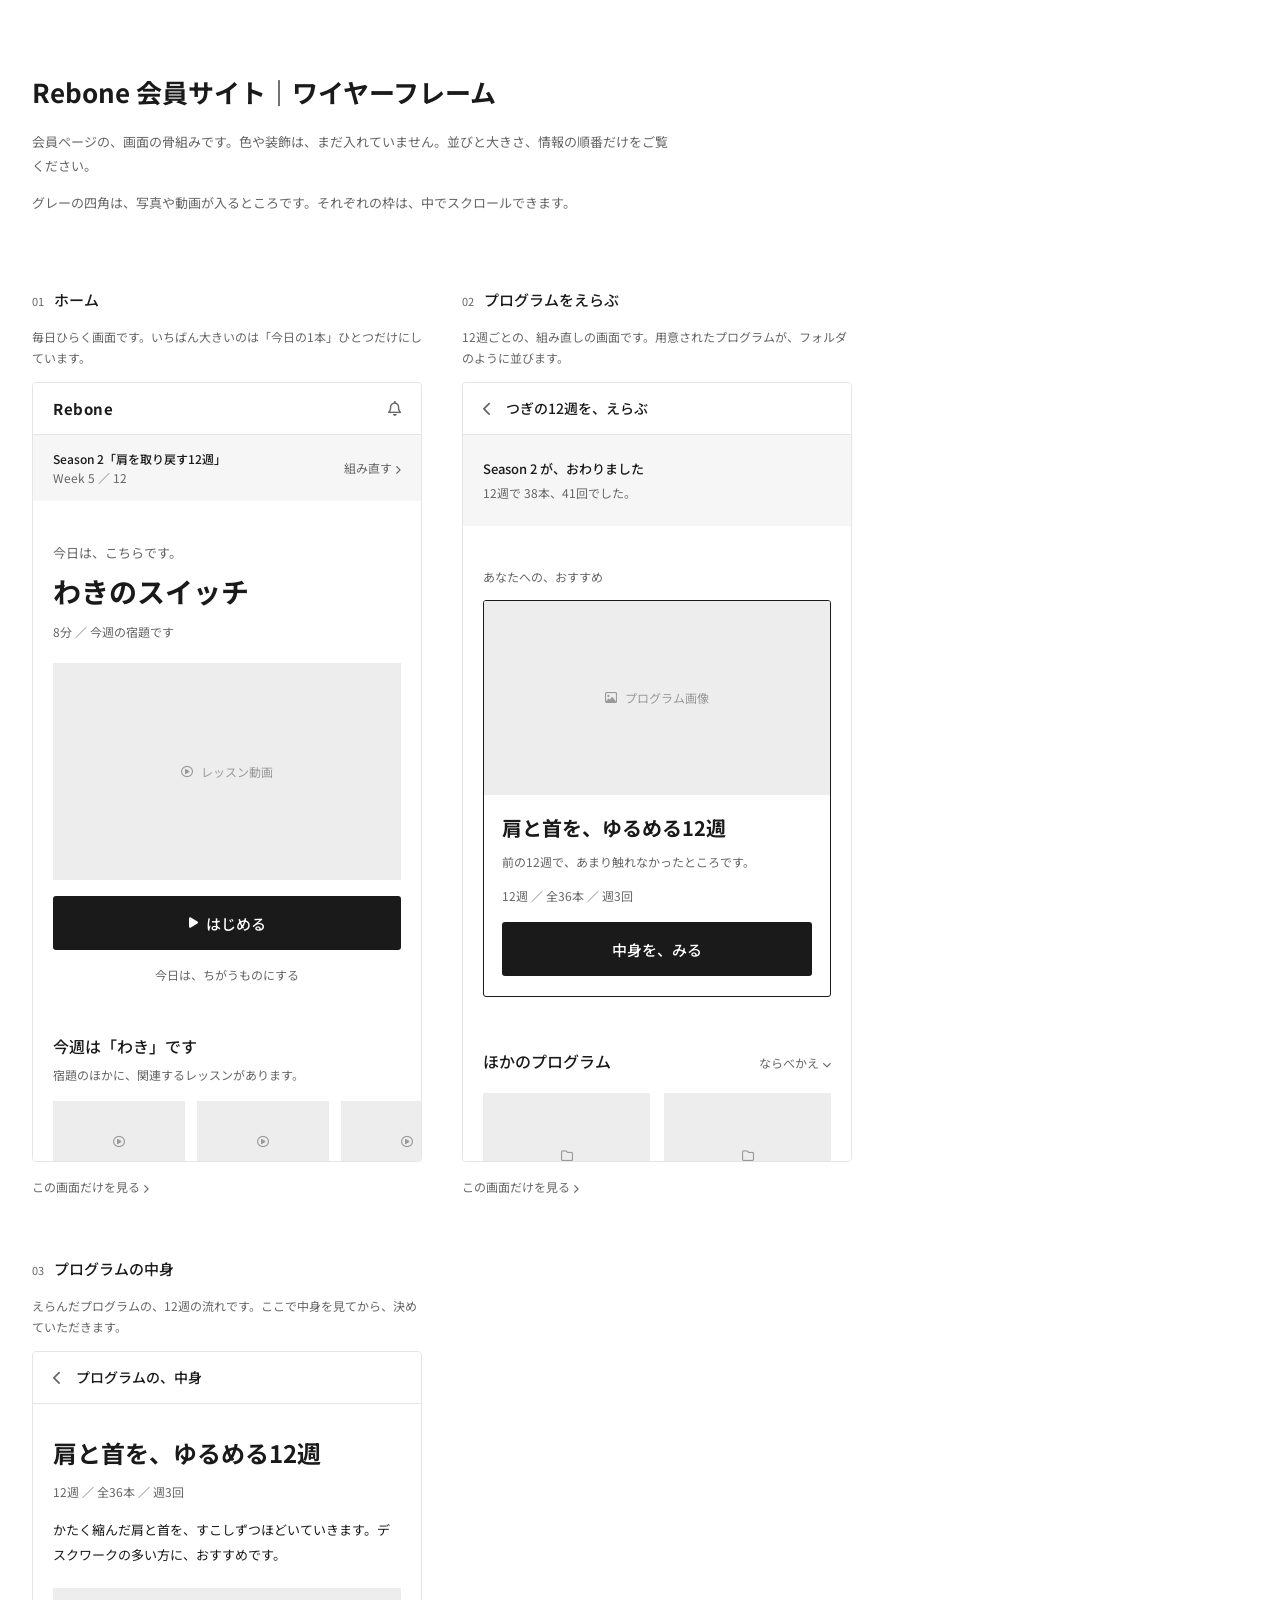
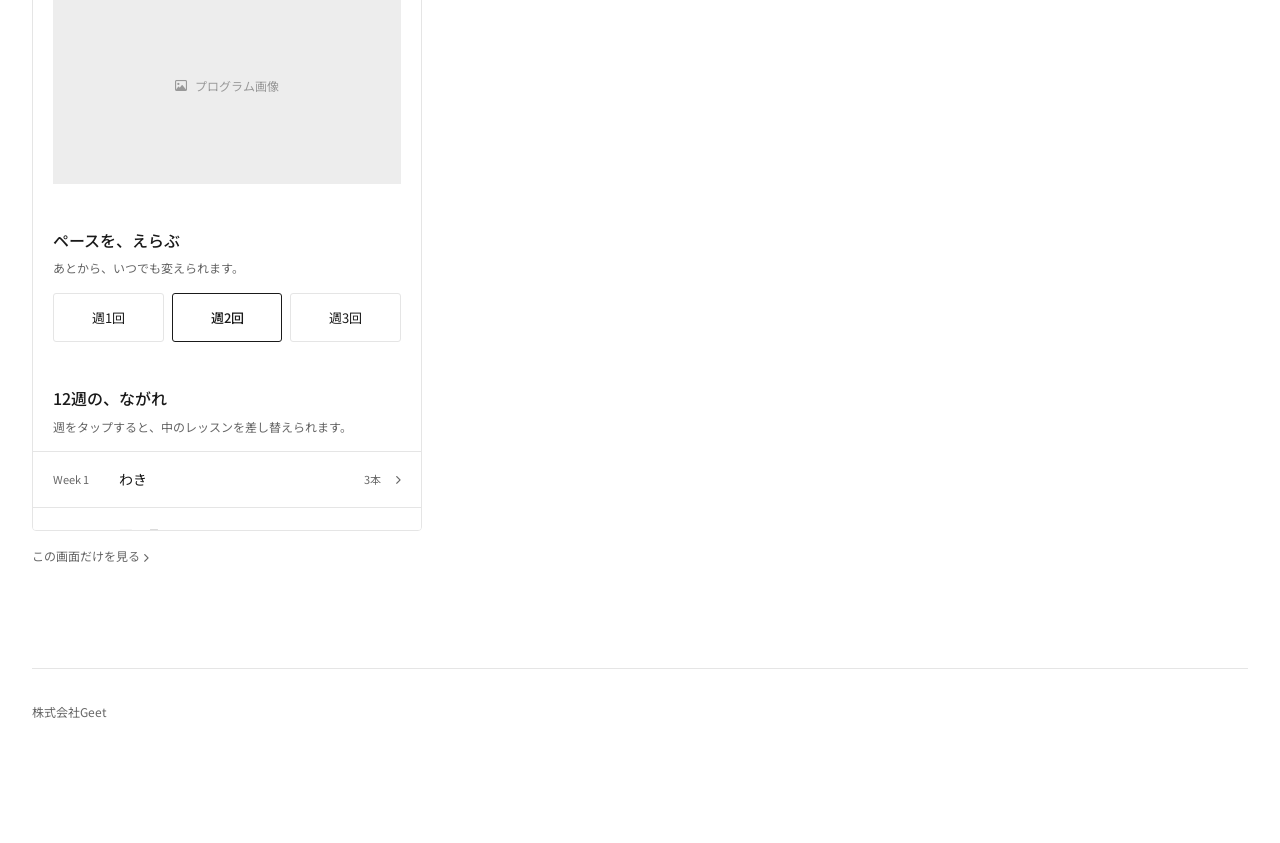
==== index.html @ ff81473b "Rebone 会員サイト ワイヤーフレーム（ホーム・プログラム選択・プログラム詳細） Co-Authored-By: Claude Opus 5 <noreply@anthropic.com>" ====
<!DOCTYPE html>
<html lang="ja">
<head>
<meta charset="UTF-8">
<meta name="viewport" content="width=device-width, initial-scale=1.0">
<title>Rebone 会員サイト ワイヤーフレーム</title>
<link rel="preconnect" href="https://fonts.googleapis.com">
<link rel="preconnect" href="https://fonts.gstatic.com" crossorigin>
<link href="https://fonts.googleapis.com/css2?family=Noto+Sans+JP:wght@400;500;700&display=swap" rel="stylesheet">
<link rel="stylesheet" href="https://cdnjs.cloudflare.com/ajax/libs/font-awesome/6.5.2/css/all.min.css">
<style>
  :root {
    --bg: #ffffff;
    --text: #1a1a1a;
    --text-sub: #666666;
    --border: #e5e5e5;
  }
  * { box-sizing: border-box; margin: 0; padding: 0; }
  body {
    font-family: 'Noto Sans JP', sans-serif;
    color: var(--text);
    background: var(--bg);
    font-size: 14px;
    line-height: 1.8;
    -webkit-font-smoothing: antialiased;
  }
  a { color: inherit; text-decoration: none; }

  .wrap { max-width: 1400px; margin: 0 auto; padding: 72px 32px 120px; }

  .intro { margin-bottom: 72px; max-width: 640px; }
  .intro h1 { font-size: 26px; font-weight: 700; line-height: 1.55; }
  .intro p { font-size: 13px; color: var(--text-sub); margin-top: 18px; }
  .intro .note { margin-top: 14px; }

  .grid {
    display: flex;
    flex-wrap: wrap;
    gap: 56px 40px;
  }
  .item { width: 390px; }
  .item .cap { display: flex; align-items: baseline; gap: 10px; margin-bottom: 14px; }
  .item .no { font-size: 11px; color: var(--text-sub); }
  .item .ttl { font-size: 15px; font-weight: 500; }
  .item .dsc { font-size: 12px; color: var(--text-sub); margin-bottom: 14px; line-height: 1.7; }
  .frame {
    width: 390px;
    height: 780px;
    border: 1px solid var(--border);
    border-radius: 4px;
    overflow: hidden;
    background: #fff;
  }
  .frame iframe { width: 100%; height: 100%; border: 0; display: block; }
  .item .open { display: inline-block; margin-top: 14px; font-size: 12px; color: var(--text-sub); }

  .foot { margin-top: 100px; padding-top: 32px; border-top: 1px solid var(--border); }
  .foot p { font-size: 12px; color: var(--text-sub); }

  @media (max-width: 560px) {
    .wrap { padding: 40px 20px 80px; }
    .item, .frame { width: 100%; }
    .frame { height: 640px; }
  }
</style>
</head>
<body>

<div class="wrap">

  <div class="intro">
    <h1>Rebone 会員サイト｜ワイヤーフレーム</h1>
    <p>会員ページの、画面の骨組みです。色や装飾は、まだ入れていません。並びと大きさ、情報の順番だけをご覧ください。</p>
    <p class="note">グレーの四角は、写真や動画が入るところです。それぞれの枠は、中でスクロールできます。</p>
  </div>

  <div class="grid">

    <div class="item">
      <div class="cap"><span class="no">01</span><span class="ttl">ホーム</span></div>
      <p class="dsc">毎日ひらく画面です。いちばん大きいのは「今日の1本」ひとつだけにしています。</p>
      <div class="frame"><iframe src="01-home.html" title="ホーム"></iframe></div>
      <a class="open" href="01-home.html">この画面だけを見る <i class="fa-solid fa-chevron-right" style="font-size:9px"></i></a>
    </div>

    <div class="item">
      <div class="cap"><span class="no">02</span><span class="ttl">プログラムをえらぶ</span></div>
      <p class="dsc">12週ごとの、組み直しの画面です。用意されたプログラムが、フォルダのように並びます。</p>
      <div class="frame"><iframe src="02-programs.html" title="プログラムをえらぶ"></iframe></div>
      <a class="open" href="02-programs.html">この画面だけを見る <i class="fa-solid fa-chevron-right" style="font-size:9px"></i></a>
    </div>

    <div class="item">
      <div class="cap"><span class="no">03</span><span class="ttl">プログラムの中身</span></div>
      <p class="dsc">えらんだプログラムの、12週の流れです。ここで中身を見てから、決めていただきます。</p>
      <div class="frame"><iframe src="03-program-detail.html" title="プログラムの中身"></iframe></div>
      <a class="open" href="03-program-detail.html">この画面だけを見る <i class="fa-solid fa-chevron-right" style="font-size:9px"></i></a>
    </div>

  </div>

  <div class="foot">
    <p>株式会社Geet</p>
  </div>

</div>

</body>
</html>
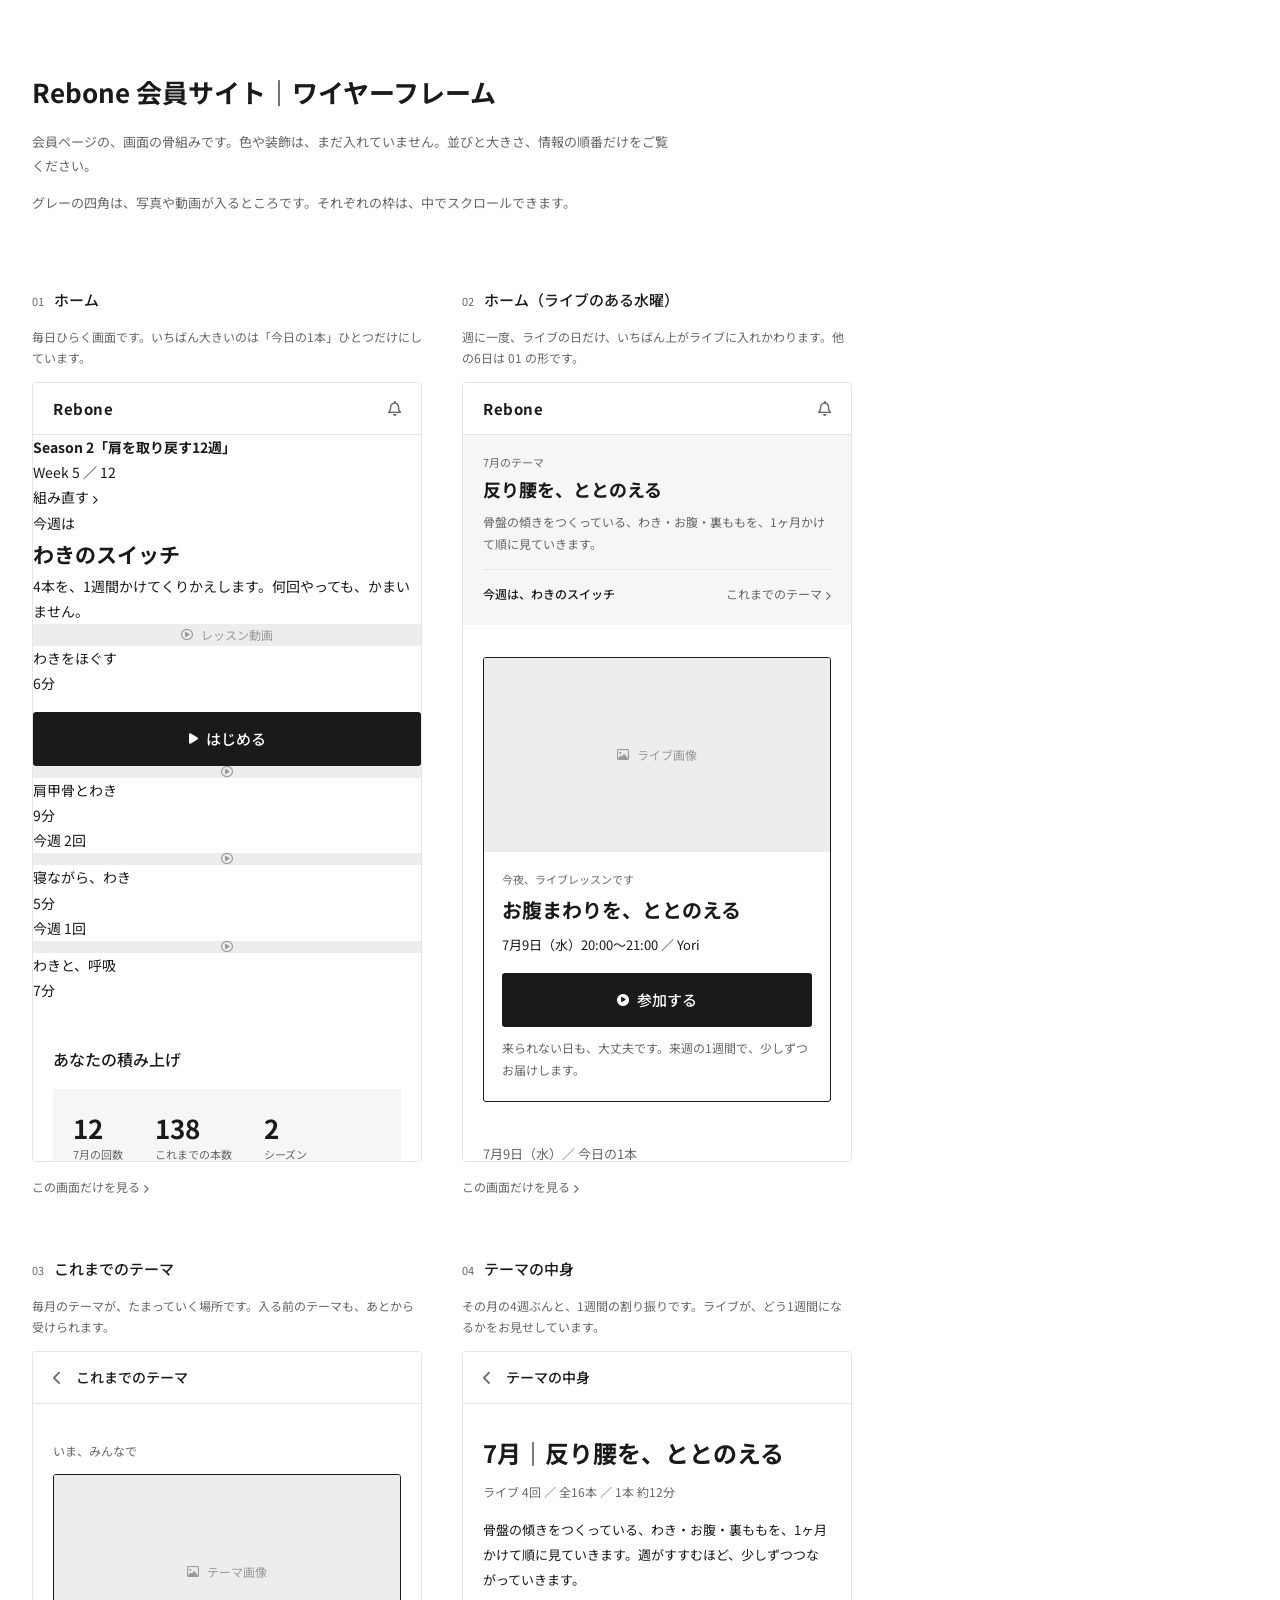
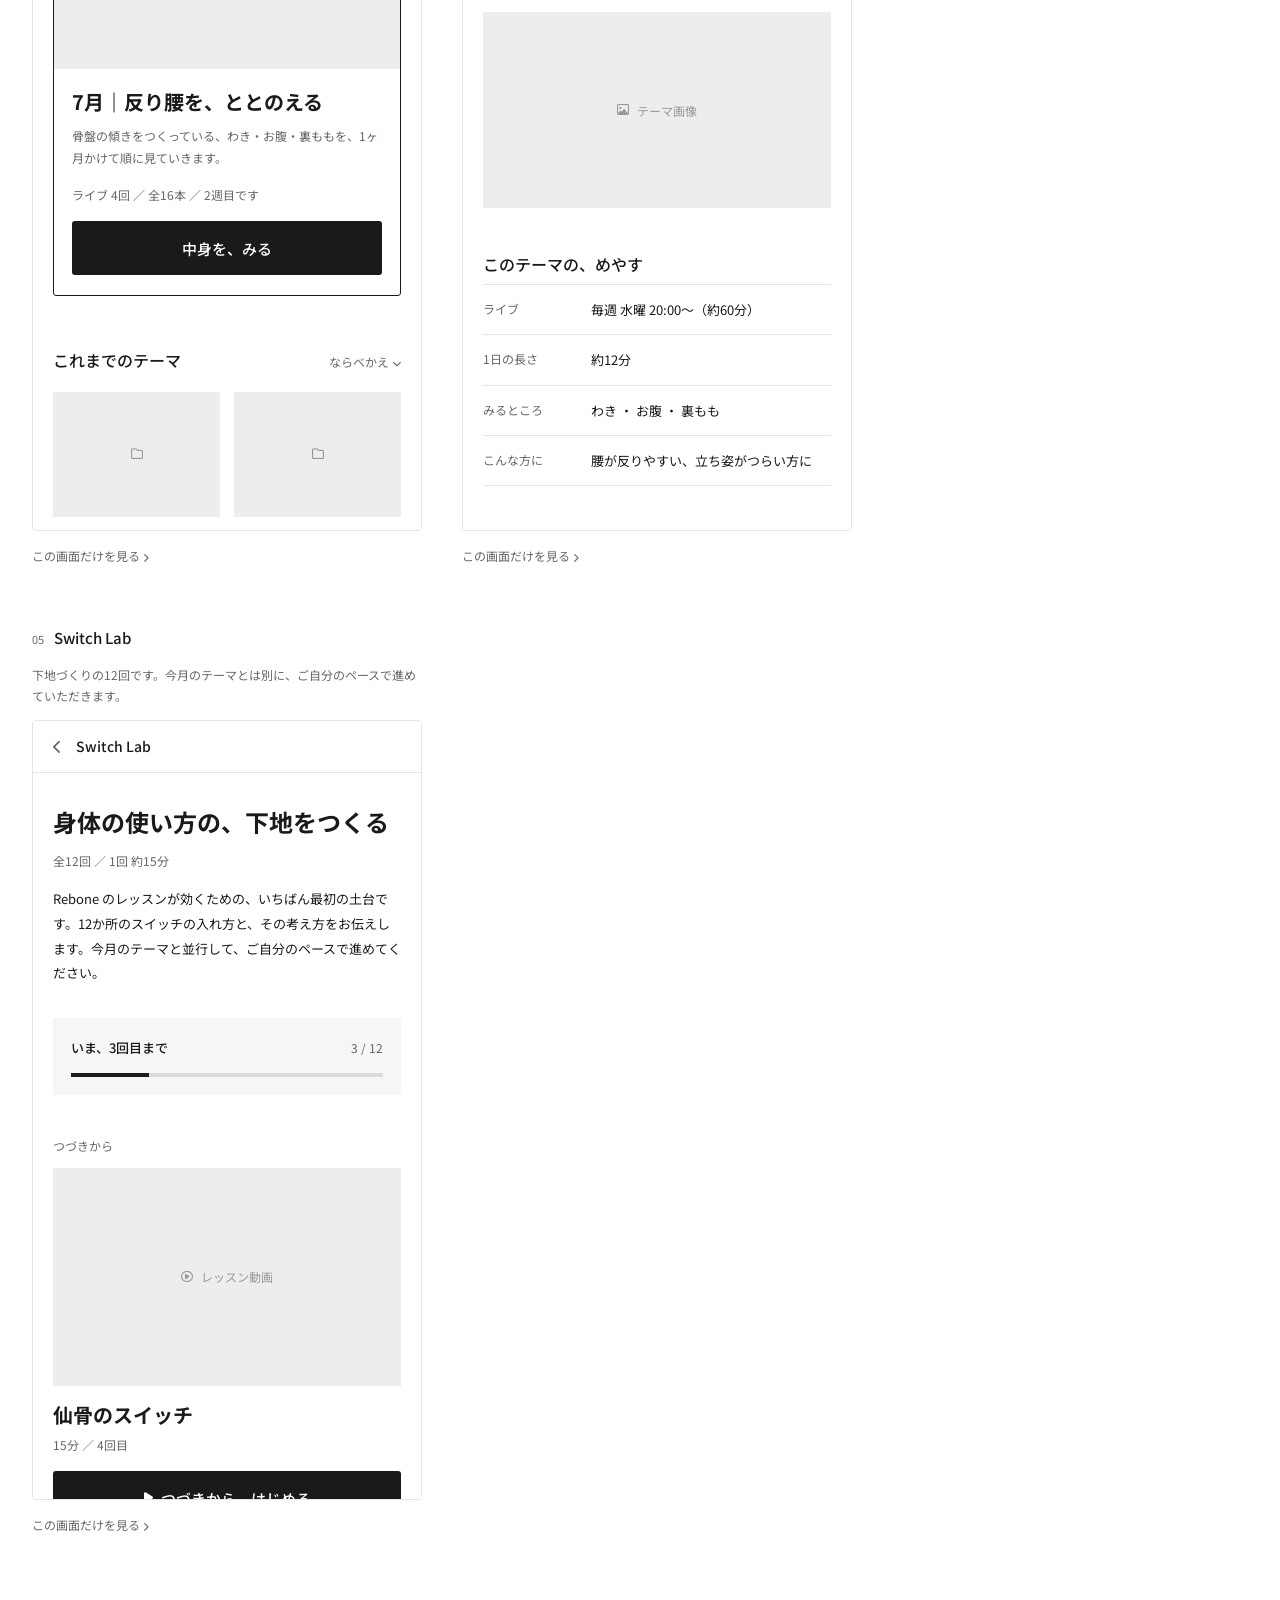
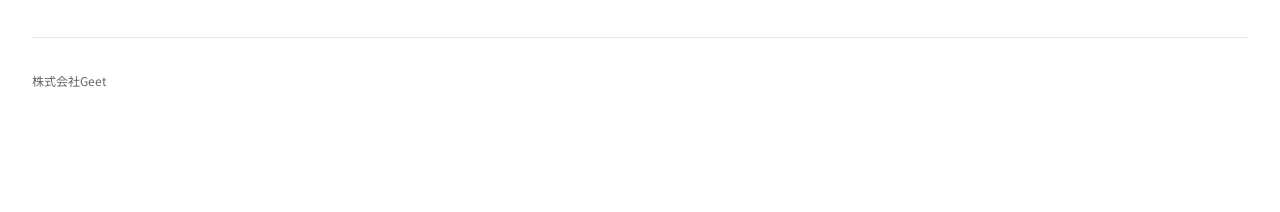
==== commit 0275afc7: "ライブ起点モデルへ全面改訂（Rebuild 廃止） 毎週水曜のライブを翌週の1週間に割り振る設計に変更。 会員がプログラムを選ぶ Rebuild を取り下げ、テーマは Rebone 側が設定する。  " ====
--- a/index.html
+++ b/index.html
@@ -84,17 +84,31 @@
     </div>
 
     <div class="item">
-      <div class="cap"><span class="no">02</span><span class="ttl">プログラムをえらぶ</span></div>
-      <p class="dsc">12週ごとの、組み直しの画面です。用意されたプログラムが、フォルダのように並びます。</p>
-      <div class="frame"><iframe src="02-programs.html" title="プログラムをえらぶ"></iframe></div>
-      <a class="open" href="02-programs.html">この画面だけを見る <i class="fa-solid fa-chevron-right" style="font-size:9px"></i></a>
+      <div class="cap"><span class="no">02</span><span class="ttl">ホーム（ライブのある水曜）</span></div>
+      <p class="dsc">週に一度、ライブの日だけ、いちばん上がライブに入れかわります。他の6日は 01 の形です。</p>
+      <div class="frame"><iframe src="02-home-live.html" title="ホーム（ライブのある水曜）"></iframe></div>
+      <a class="open" href="02-home-live.html">この画面だけを見る <i class="fa-solid fa-chevron-right" style="font-size:9px"></i></a>
     </div>
 
     <div class="item">
-      <div class="cap"><span class="no">03</span><span class="ttl">プログラムの中身</span></div>
-      <p class="dsc">えらんだプログラムの、12週の流れです。ここで中身を見てから、決めていただきます。</p>
-      <div class="frame"><iframe src="03-program-detail.html" title="プログラムの中身"></iframe></div>
-      <a class="open" href="03-program-detail.html">この画面だけを見る <i class="fa-solid fa-chevron-right" style="font-size:9px"></i></a>
+      <div class="cap"><span class="no">03</span><span class="ttl">これまでのテーマ</span></div>
+      <p class="dsc">毎月のテーマが、たまっていく場所です。入る前のテーマも、あとから受けられます。</p>
+      <div class="frame"><iframe src="03-themes.html" title="これまでのテーマ"></iframe></div>
+      <a class="open" href="03-themes.html">この画面だけを見る <i class="fa-solid fa-chevron-right" style="font-size:9px"></i></a>
+    </div>
+
+    <div class="item">
+      <div class="cap"><span class="no">04</span><span class="ttl">テーマの中身</span></div>
+      <p class="dsc">その月の4週ぶんと、1週間の割り振りです。ライブが、どう1週間になるかをお見せしています。</p>
+      <div class="frame"><iframe src="04-theme-detail.html" title="テーマの中身"></iframe></div>
+      <a class="open" href="04-theme-detail.html">この画面だけを見る <i class="fa-solid fa-chevron-right" style="font-size:9px"></i></a>
+    </div>
+
+    <div class="item">
+      <div class="cap"><span class="no">05</span><span class="ttl">Switch Lab</span></div>
+      <p class="dsc">下地づくりの12回です。今月のテーマとは別に、ご自分のペースで進めていただきます。</p>
+      <div class="frame"><iframe src="05-switchlab.html" title="Switch Lab"></iframe></div>
+      <a class="open" href="05-switchlab.html">この画面だけを見る <i class="fa-solid fa-chevron-right" style="font-size:9px"></i></a>
     </div>
 
   </div>
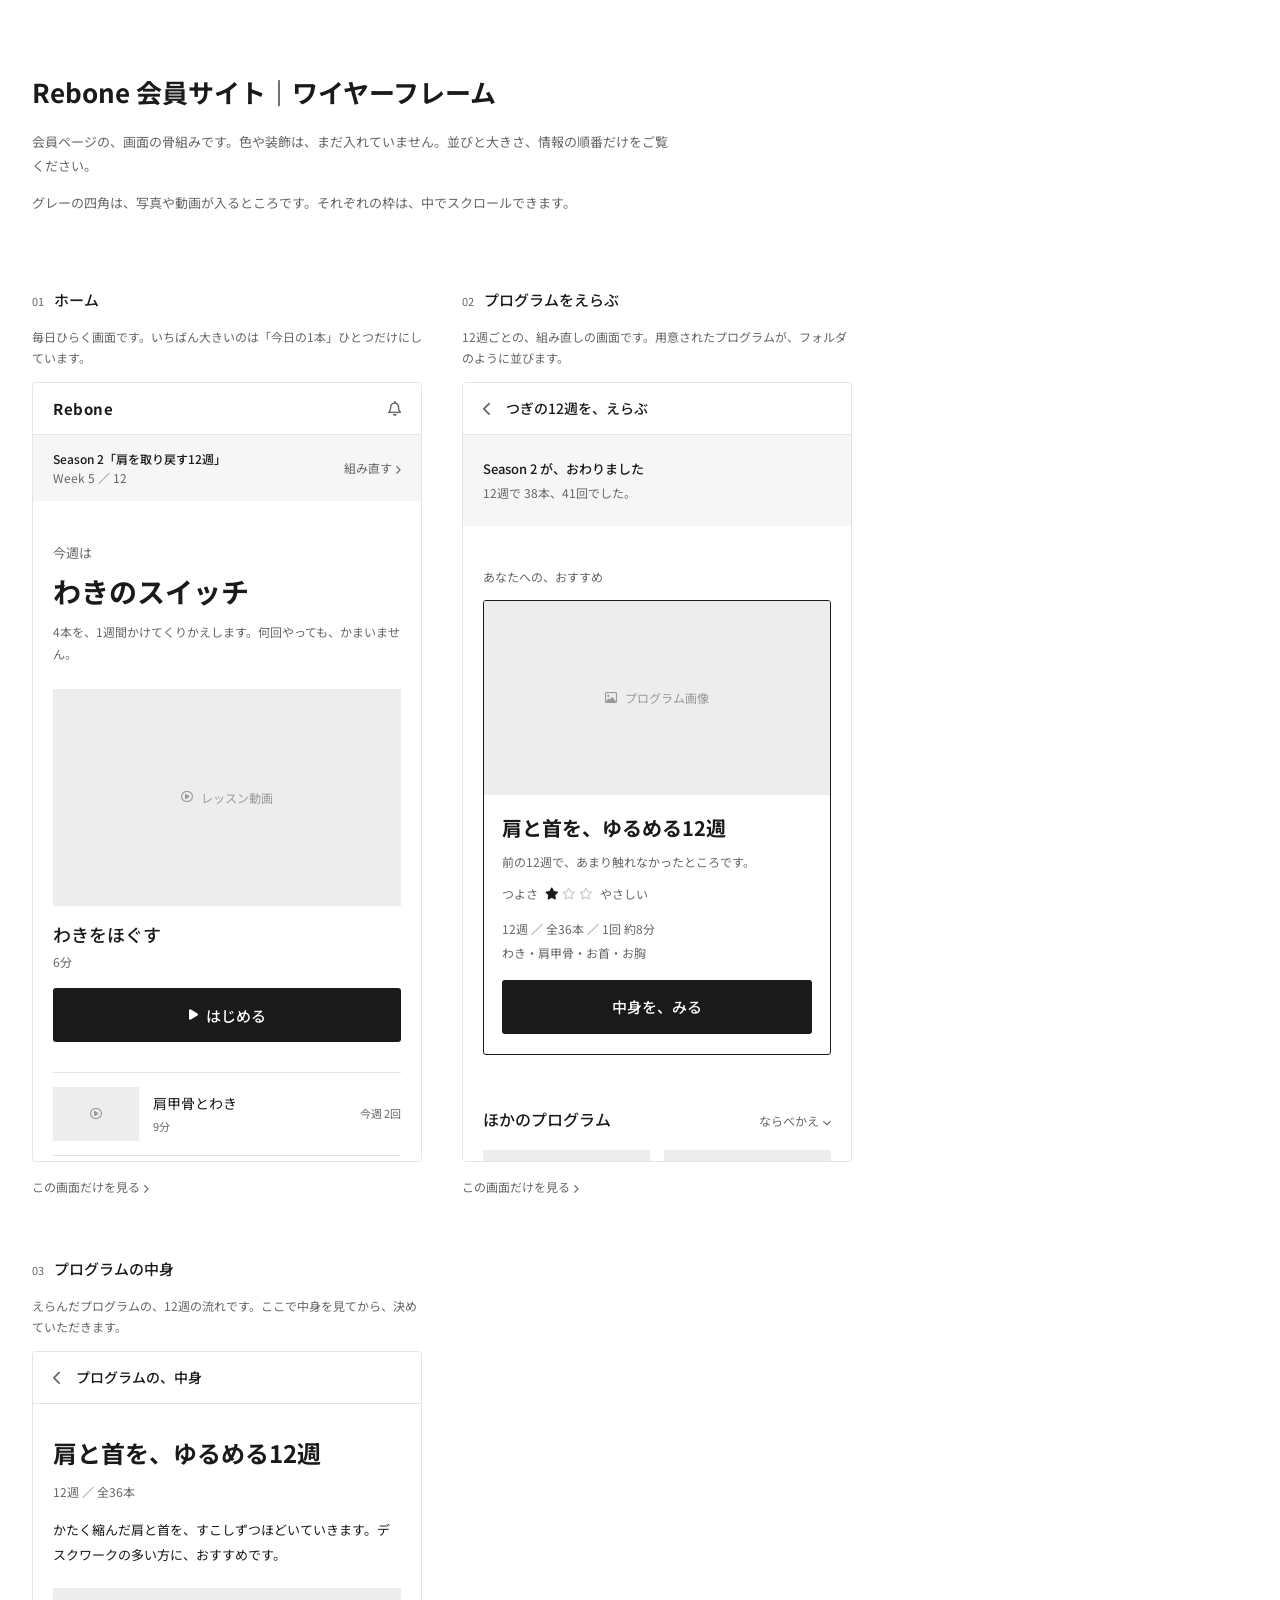
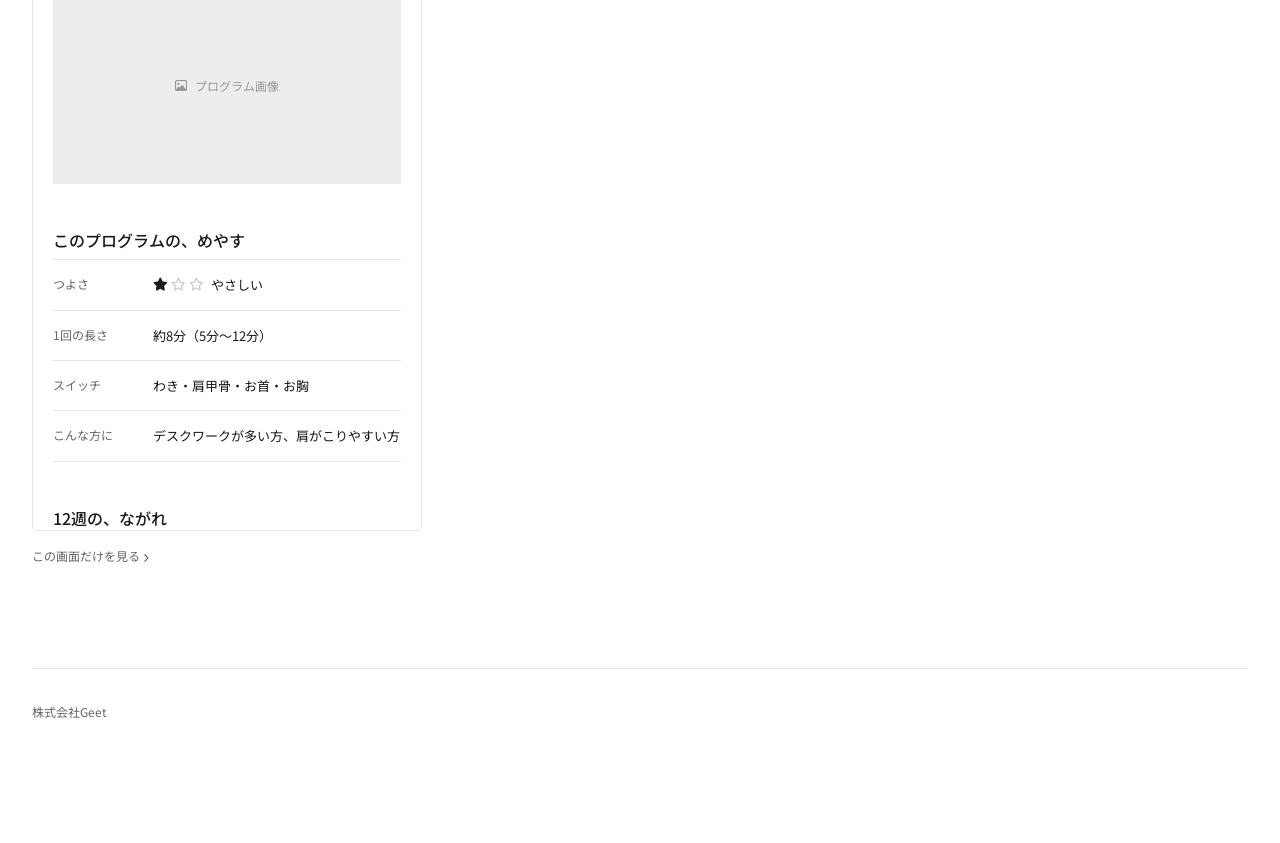
==== commit 9c146fbd: "Revert "ライブ起点モデルへ全面改訂（Rebuild 廃止）" This reverts commit 0275afc76d9fe16c60582fdb20fbb73d4418d6d9." ====
--- a/index.html
+++ b/index.html
@@ -84,31 +84,17 @@
     </div>
 
     <div class="item">
-      <div class="cap"><span class="no">02</span><span class="ttl">ホーム（ライブのある水曜）</span></div>
-      <p class="dsc">週に一度、ライブの日だけ、いちばん上がライブに入れかわります。他の6日は 01 の形です。</p>
-      <div class="frame"><iframe src="02-home-live.html" title="ホーム（ライブのある水曜）"></iframe></div>
-      <a class="open" href="02-home-live.html">この画面だけを見る <i class="fa-solid fa-chevron-right" style="font-size:9px"></i></a>
+      <div class="cap"><span class="no">02</span><span class="ttl">プログラムをえらぶ</span></div>
+      <p class="dsc">12週ごとの、組み直しの画面です。用意されたプログラムが、フォルダのように並びます。</p>
+      <div class="frame"><iframe src="02-programs.html" title="プログラムをえらぶ"></iframe></div>
+      <a class="open" href="02-programs.html">この画面だけを見る <i class="fa-solid fa-chevron-right" style="font-size:9px"></i></a>
     </div>
 
     <div class="item">
-      <div class="cap"><span class="no">03</span><span class="ttl">これまでのテーマ</span></div>
-      <p class="dsc">毎月のテーマが、たまっていく場所です。入る前のテーマも、あとから受けられます。</p>
-      <div class="frame"><iframe src="03-themes.html" title="これまでのテーマ"></iframe></div>
-      <a class="open" href="03-themes.html">この画面だけを見る <i class="fa-solid fa-chevron-right" style="font-size:9px"></i></a>
-    </div>
-
-    <div class="item">
-      <div class="cap"><span class="no">04</span><span class="ttl">テーマの中身</span></div>
-      <p class="dsc">その月の4週ぶんと、1週間の割り振りです。ライブが、どう1週間になるかをお見せしています。</p>
-      <div class="frame"><iframe src="04-theme-detail.html" title="テーマの中身"></iframe></div>
-      <a class="open" href="04-theme-detail.html">この画面だけを見る <i class="fa-solid fa-chevron-right" style="font-size:9px"></i></a>
-    </div>
-
-    <div class="item">
-      <div class="cap"><span class="no">05</span><span class="ttl">Switch Lab</span></div>
-      <p class="dsc">下地づくりの12回です。今月のテーマとは別に、ご自分のペースで進めていただきます。</p>
-      <div class="frame"><iframe src="05-switchlab.html" title="Switch Lab"></iframe></div>
-      <a class="open" href="05-switchlab.html">この画面だけを見る <i class="fa-solid fa-chevron-right" style="font-size:9px"></i></a>
+      <div class="cap"><span class="no">03</span><span class="ttl">プログラムの中身</span></div>
+      <p class="dsc">えらんだプログラムの、12週の流れです。ここで中身を見てから、決めていただきます。</p>
+      <div class="frame"><iframe src="03-program-detail.html" title="プログラムの中身"></iframe></div>
+      <a class="open" href="03-program-detail.html">この画面だけを見る <i class="fa-solid fa-chevron-right" style="font-size:9px"></i></a>
     </div>
 
   </div>
